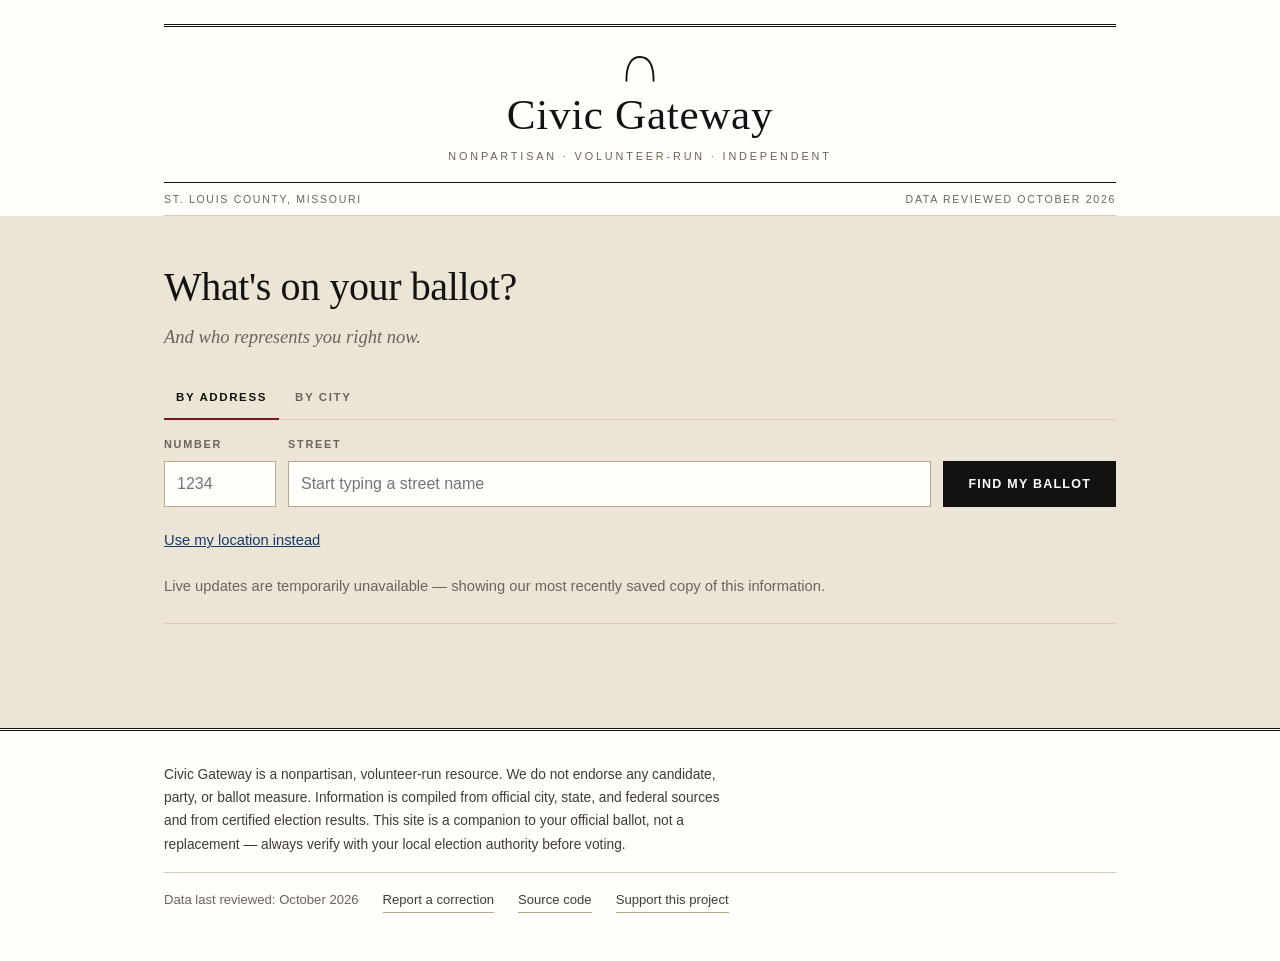
==== index.html @ 8225e2e7 "Give every race a page, with debates and impartial sources Race pages already existed but the ballot" ====
<!DOCTYPE html>
<html lang="en">
<head>
<meta charset="UTF-8">
<meta name="viewport" content="width=device-width, initial-scale=1.0">
<title>Civic Gateway — Find Your Elections &amp; Elected Officials</title>
<meta name="description" content="Civic Gateway is a nonpartisan, volunteer-run guide to what is on your ballot and who represents you. Serving St. Louis County, Missouri.">
<meta property="og:title" content="Civic Gateway — Elections &amp; Elected Officials">
<meta property="og:description" content="Find upcoming local elections and your current elected officials. Nonpartisan and volunteer-run.">
<meta property="og:type" content="website">
<meta property="og:url" content="https://civicgateway.org/">
<meta name="twitter:card" content="summary">
<link rel="icon" href="data:image/svg+xml,%3Csvg xmlns='http://www.w3.org/2000/svg' viewBox='0 0 40 40'%3E%3Crect width='40' height='40' rx='7' fill='%2316202f'/%3E%3Cpath d='M7 34C7 15 12.5 8 20 8s13 7 13 26' fill='none' stroke='%23fff' stroke-width='2.8' stroke-linecap='round'/%3E%3C/svg%3E">
<link rel="stylesheet" href="assets/styles.css?v=28">
</head>
<body>

<header class="site-header">
  <div class="inner">
    <div class="masthead">
      <a class="brand" href="https://civicgateway.org/" aria-label="Civic Gateway home">
        <svg class="brand-mark" width="34" height="34" viewBox="0 0 40 40" aria-hidden="true" fill="none">
          <path d="M4 35C4 15 10.5 7 20 7s16 8 16 28"
                stroke="currentColor" stroke-width="2.2" stroke-linecap="round"/>
        </svg>
        <span class="brand-name">Civic Gateway</span>
        <span class="brand-tag">Nonpartisan · Volunteer-run · Independent</span>
      </a>
    </div>
    <div class="dateline">
      <span>St. Louis County, Missouri</span>
      <span>Data reviewed <span id="reviewedTop">—</span></span>
    </div>
  </div>
</header>

<main>
  <div class="intro" id="intro">
    <h1>What's on your ballot?</h1>
    <p>And who represents you right now.</p>
  </div>

  <div class="card" id="pickerCard">
    <!-- Address leads, because it gives a ballot with nothing left to work out.
         Picking a city is the fallback for anyone who would rather not type an
         address, or whose street we don't have. -->
    <div class="picker-tabs" role="tablist" aria-label="How to find your ballot">
      <button type="button" role="tab" id="tabAddress" aria-controls="paneAddress"
              aria-selected="true" class="picker-tab is-active">By address</button>
      <button type="button" role="tab" id="tabCity" aria-controls="paneCity"
              aria-selected="false" class="picker-tab">By city</button>
    </div>

    <div class="picker-pane" id="paneAddress" role="tabpanel" aria-labelledby="tabAddress">
      <div class="addr-fields">
        <div class="field field-num">
          <label for="houseNo">Number</label>
          <input type="text" id="houseNo" inputmode="numeric" autocomplete="address-line1"
                 placeholder="1234">
        </div>
        <div class="field field-street">
          <label for="streetInput">Street</label>
          <input type="text" id="streetInput" autocomplete="off" spellcheck="false"
                 role="combobox" aria-expanded="false" aria-autocomplete="list"
                 aria-controls="streetList" placeholder="Start typing a street name">
          <ul class="street-list" id="streetList" role="listbox" hidden></ul>
        </div>
        <div class="field field-go">
          <button type="button" id="addrFind">Find my ballot</button>
        </div>
      </div>
      <div class="picker-alt">
        <button type="button" id="useLocation" class="linkish">Use my location instead</button>
      </div>
      <div class="picker-msg" id="pickerMsg" hidden></div>
    </div>

    <div class="picker-pane" id="paneCity" role="tabpanel" aria-labelledby="tabCity" hidden>
      <div class="picker-row" id="pickerRow">
        <!-- Hidden while only one state has data; returns on its own if a
             second state is ever added. The data model is unchanged. -->
        <div class="field" id="stateField">
          <label for="state">State</label>
          <select id="state" disabled><option value="">Loading…</option></select>
        </div>
        <div class="field">
          <label for="city">City</label>
          <select id="city" disabled><option value="">Loading…</option></select>
        </div>
      </div>
      <p class="picker-hint">A whole-city ballot shows every contest in that city,
        noting the ones that depend on your street address.</p>
    </div>

    <div id="status" class="status" hidden></div>
  </div>

  <div class="card results" id="results" aria-live="polite"></div>
</main>

<footer class="site-footer">
  <div class="inner">
    <p class="disclaimer">Civic Gateway is a nonpartisan, volunteer-run resource. We do not
    endorse any candidate, party, or ballot measure. Information is compiled from official
    city, state, and federal sources and from certified election results. This site is a
    companion to your official ballot, not a replacement — always verify with your local
    election authority before voting.</p>
    <div class="footer-meta">
      <span>Data last reviewed: <span id="reviewedFoot">—</span></span>
      <a href="https://github.com/ndg13b/CivicGateway/issues" target="_blank" rel="noopener">Report a correction</a>
      <a href="https://github.com/ndg13b/CivicGateway" target="_blank" rel="noopener">Source code</a>
      <a href="https://ko-fi.com/nicholasgray" target="_blank" rel="noopener">Support this project</a>
    </div>
  </div>
</footer>

<script>
  window.CIVIC_CONFIG = {
    supabaseUrl: "https://juloefnbmbyhzdzyijug.supabase.co",
    // Public read-only key: Row Level Security allows SELECT and nothing else.
    supabaseKey: "eyJhbGciOiJIUzI1NiIsInR5cCI6IkpXVCJ9.eyJpc3MiOiJzdXBhYmFzZSIsInJlZiI6Imp1bG9lZm5ibWJ5aHpkenlpanVnIiwicm9sZSI6ImFub24iLCJpYXQiOjE3ODM4NzkzNDUsImV4cCI6MjA5OTQ1NTM0NX0.bK_BP0ckOy_aJk-CPFHelEfkXTirCyowPIpEIVHXGso",
    fallbackDataUrl: "assets/fallback-data.json",
  };
</script>
<script type="module" src="assets/app.js?v=28"></script>

</body>
</html>
---- assets/styles.css ----
/* ============================================================
   Civic Gateway — stylesheet

   Three ideas carry the design:

   1. The masthead is a paper of record. A centred wordmark between
      double rules, over a dateline bar. Authority comes from
      typographic convention, not from imitating a government seal —
      this is an independent project and must never be mistaken for
      an election authority.

   2. The ballot is a sheet of paper. Warm stock, slightly brighter
      than the page around it, so it reads as a document you were
      handed. Everything outside that sheet is plainly not something
      you vote on.

   3. Separate with rules and space, not boxes. Contests and
      candidates are set as ruled rows, the way a printed ballot sets
      them, rather than cards nested inside cards.
   ============================================================ */

:root {
  --font-display: ui-serif, "Iowan Old Style", "Palatino Linotype", Palatino,
                  "Book Antiqua", Georgia, serif;
  --font-ui: -apple-system, BlinkMacSystemFont, "Segoe UI", Roboto,
             "Helvetica Neue", Arial, sans-serif;

  /* Ink — warm near-black through to a soft grey */
  --ink:    #141210;
  --ink-2:  #403b34;
  --ink-3:  #6b645a;
  --ink-4:  #8f8779;

  /* Surfaces — warm throughout; the sheet is brighter than the page */
  --page:    #ece5d6;
  --surface: #fffefb;
  --paper:   #fffefb;
  --paper-2: #f5efe0;

  /* Rules */
  --rule:        #d6cbb4;
  --rule-strong: #b3a68b;

  /* Accents. Oxblood is editorial — eyebrows, marks of note. Links get
     their own sober blue so they stay recognisable as links. */
  --accent:      #7a1420;
  --accent-soft: #f6ecec;
  --link:        #153a6b;

  --s1: 4px;  --s2: 8px;  --s3: 12px; --s4: 16px;
  --s5: 24px; --s6: 32px; --s7: 48px; --s8: 72px;

  --shell: 1000px;
  --measure: 66ch;
}

* { margin: 0; padding: 0; box-sizing: border-box; }

html { scroll-behavior: smooth; -webkit-text-size-adjust: 100%; }

body {
  font-family: var(--font-ui);
  font-size: 16px;
  line-height: 1.6;
  color: var(--ink);
  background: var(--page);
  min-height: 100vh;
  display: flex;
  flex-direction: column;
  -webkit-font-smoothing: antialiased;
  text-rendering: optimizeLegibility;
}

a { color: var(--link); }

/* Small caps labels — used sparingly, always with a rule or in a bar */
.eyebrow, .ballot-section-label, .part-eyebrow, .field label,
.section-title, .page-sec > h3, .ballot-end, .contest-sub, .dateline {
  font-family: var(--font-ui);
}

/* ---------- Masthead ---------- */

.site-header { background: var(--surface); }
.site-header .inner {
  max-width: var(--shell);
  margin: 0 auto;
  padding: var(--s5) var(--s5) 0;
}
.masthead {
  border-top: 3px double var(--ink);
  border-bottom: 1px solid var(--ink);
  padding: var(--s5) 0 var(--s4);
  text-align: center;
}
.brand { display: block; text-decoration: none; color: inherit; }
.brand-mark { display: block; margin: 0 auto var(--s2); color: var(--ink); }
.brand-name {
  display: block;
  font-family: var(--font-display);
  font-size: clamp(1.9rem, 1.3rem + 2.4vw, 2.7rem);
  font-weight: 400;
  letter-spacing: .015em;
  line-height: 1;
  color: var(--ink);
}
.brand-tag {
  display: block;
  margin-top: var(--s3);
  font-size: .68rem;
  font-weight: 500;
  letter-spacing: .26em;
  text-transform: uppercase;
  color: var(--ink-3);
}
.dateline {
  display: flex;
  justify-content: space-between;
  gap: var(--s3);
  flex-wrap: wrap;
  border-bottom: 1px solid var(--rule);
  padding: var(--s2) 0;
  font-size: .66rem;
  letter-spacing: .16em;
  text-transform: uppercase;
  color: var(--ink-3);
}

/* ---------- Layout ---------- */

main {
  flex: 1;
  width: 100%;
  max-width: var(--shell);
  margin: 0 auto;
  padding: var(--s7) var(--s5) var(--s8);
}

.intro { max-width: var(--measure); margin-bottom: var(--s5); }
.intro h1 {
  font-family: var(--font-display);
  font-size: clamp(1.9rem, 1.3rem + 2vw, 2.5rem);
  font-weight: 400;
  line-height: 1.14;
  letter-spacing: -0.01em;
  color: var(--ink);
  margin-bottom: var(--s3);
  text-wrap: balance;
}
.intro p {
  color: var(--ink-3);
  font-family: var(--font-display);
  font-size: 1.16rem;
  font-style: italic;
}

.card { margin-bottom: var(--s6); }
#pickerCard { border-bottom: 1px solid var(--rule); padding-bottom: var(--s5); }

/* ---------- Picker ---------- */

.picker-row {
  display: grid;
  grid-template-columns: minmax(0, 1fr) minmax(0, 1.3fr);
  gap: var(--s4);
  max-width: 620px;
}
/* Only one state has data: the state field is hidden and the city field
   takes the row on its own. */
.picker-row.single { grid-template-columns: minmax(0, 420px); }
.field[hidden] { display: none; }
.field label {
  display: block;
  font-size: .68rem;
  font-weight: 600;
  letter-spacing: .16em;
  text-transform: uppercase;
  color: var(--ink-3);
  margin-bottom: var(--s2);
}
select {
  width: 100%;
  padding: 11px 36px 11px 13px;
  font-size: 1rem;
  font-family: inherit;
  color: var(--ink);
  background-color: var(--surface);
  border: 1px solid var(--rule-strong);
  border-radius: 3px;
  appearance: none;
  background-image: url("data:image/svg+xml;charset=UTF-8,%3Csvg xmlns='http://www.w3.org/2000/svg' width='11' height='7' viewBox='0 0 11 7'%3E%3Cpath fill='none' stroke='%23837c72' stroke-width='1.6' stroke-linecap='round' stroke-linejoin='round' d='M1 1l4.5 4.5L10 1'/%3E%3C/svg%3E");
  background-repeat: no-repeat;
  background-position: right 13px center;
  cursor: pointer;
  transition: border-color .15s;
}
select:hover { border-color: var(--ink-4); }
select:focus-visible { outline: 2px solid var(--link); outline-offset: 1px; border-color: var(--link); }
select:disabled { background-color: #efeade; color: var(--ink-4); cursor: not-allowed; }

.picker-hint { margin-top: var(--s3); font-size: .88rem; color: var(--ink-3); max-width: 58ch; }

/* ---------- Status ---------- */

.status { display: flex; align-items: center; gap: var(--s2); color: var(--ink-3); font-size: .92rem; margin-top: var(--s3); }
.status[hidden] { display: none; }
.spinner {
  width: 15px; height: 15px; flex: none;
  border: 2px solid var(--rule); border-top-color: var(--accent);
  border-radius: 50%; animation: spin .7s linear infinite;
}
@keyframes spin { to { transform: rotate(360deg); } }

.error-box {
  background: var(--accent-soft);
  border-left: 2px solid var(--accent);
  padding: var(--s4); color: #6d1620; font-size: .95rem;
}
.error-box button {
  margin-top: var(--s3);
  background: var(--accent); color: #fff; border: none;
  padding: 8px 18px; border-radius: 3px;
  font-family: inherit; font-size: .9rem; font-weight: 600; cursor: pointer;
}

/* ---------- Results ---------- */

.results { display: none; }
.results.active { display: block; }

.jurisdiction-header { display: flex; align-items: baseline; gap: var(--s3); flex-wrap: wrap; }
.jurisdiction-header h2 {
  font-family: var(--font-display);
  font-size: 1.7rem; font-weight: 400; letter-spacing: -0.005em;
  color: var(--ink);
}
.jurisdiction-header .county { color: var(--ink-3); font-size: .92rem; }

.city-links { display: flex; gap: var(--s2); flex-wrap: wrap; margin-top: var(--s3); }
.link {
  display: inline-flex; align-items: center;
  font-size: .83rem; color: var(--ink-2); text-decoration: none;
  padding: 5px 11px;
  border: 1px solid var(--rule-strong); border-radius: 3px;
  background: var(--surface);
  transition: border-color .15s, color .15s;
}
.link:hover, .link:focus-visible { color: var(--link); border-color: var(--link); }

.notice {
  background: var(--paper-2);
  border-left: 2px solid var(--rule-strong);
  padding: var(--s4);
  margin: var(--s4) 0;
  font-size: .93rem; color: var(--ink-2); line-height: 1.6;
}
.notice strong { color: var(--ink); font-weight: 600; }

/* ============================================================
   The ballot sheet
   ============================================================ */

.ballot-panel {
  background: var(--paper);
  border: 1px solid var(--rule);
  box-shadow: 0 1px 2px rgba(26, 24, 21, .05), 0 12px 28px -18px rgba(26, 24, 21, .35);
  padding: var(--s6) var(--s6) var(--s5);
  margin: var(--s5) 0 0;
}

.ballot-head {
  padding-bottom: var(--s4);
  border-bottom: 3px double var(--ink);
  margin-bottom: var(--s4);
}
.ballot-head .kicker {
  font-size: .66rem; font-weight: 700; letter-spacing: .24em; text-transform: uppercase;
  color: var(--accent);
}
.ballot-head h3 {
  font-family: var(--font-display);
  font-size: 1.7rem; font-weight: 400; letter-spacing: -0.005em;
  color: var(--ink); margin: var(--s2) 0 2px;
}
.ballot-head .when { color: var(--ink-2); font-size: .98rem; }

.ballot-summary {
  display: flex; align-items: baseline; gap: var(--s3) var(--s4); flex-wrap: wrap;
  margin-bottom: var(--s4);
}
.ballot-count { font-size: .8rem; font-weight: 600; color: var(--ink-2); }
.ballot-jumps { display: flex; gap: var(--s3); flex-wrap: wrap; margin-left: auto; }
.ballot-jumps a {
  font-size: .8rem; color: var(--link); text-decoration: none;
  border-bottom: 1px solid transparent; padding-bottom: 1px;
}
.ballot-jumps a:hover, .ballot-jumps a:focus-visible { border-bottom-color: var(--link); }

.accuracy-note {
  font-size: .86rem; color: var(--ink-2); line-height: 1.6;
  padding-left: var(--s3);
  border-left: 2px solid var(--rule);
  margin-bottom: var(--s5);
}
.accuracy-note strong { color: var(--ink); font-weight: 600; }
.note-status { display: block; margin-top: var(--s2); color: var(--ink-3); font-size: .82rem; }

.ballot-section { display: flex; align-items: center; gap: var(--s3); margin: var(--s6) 0 var(--s3); }
.ballot-section:first-of-type { margin-top: var(--s5); }
.ballot-section::after { content: ""; flex: 1; height: 1px; background: var(--rule); }
.ballot-section-label {
  font-size: .66rem; font-weight: 700; letter-spacing: .24em; text-transform: uppercase;
  color: var(--ink-3);
}

.contest-grid { display: grid; gap: var(--s4); align-items: start; }
@media (min-width: 900px) {
  .contest-grid { grid-template-columns: 1fr 1fr; }
  .contest-grid > .contest.wide { grid-column: 1 / -1; }
}

/* Each contest is enclosed, its title on a tinted strip, so one item on the
   ballot is unmistakably one block. */
.contest, .measure {
  margin: 0;
  background: var(--surface);
  border: 1px solid var(--rule-strong);
}
.contest-head, .measure > h4 {
  display: flex; align-items: center; gap: var(--s3); flex-wrap: wrap;
  background: var(--paper-2);
  border-bottom: 1px solid var(--rule-strong);
  padding: 10px var(--s4);
}
.contest-head h4, .measure > h4 {
  font-family: var(--font-display);
  font-size: 1.08rem; font-weight: 700; letter-spacing: -0.005em;
  color: var(--ink);
  display: flex; align-items: center;
}
.contest-actions { margin-left: auto; }
.contest-sub {
  font-size: .68rem; font-weight: 600; letter-spacing: .12em; text-transform: uppercase;
  color: var(--ink-3);
  padding: 0 var(--s4);
  margin: var(--s3) 0 var(--s2);
}
.race-description { color: var(--ink-2); font-size: .9rem; padding: 0 var(--s4); margin-bottom: var(--s3); }

/* Our own numbering, for scanning and reference — deliberately quiet so it
   is not mistaken for an official ballot item number. */
.item-no {
  display: inline-flex; align-items: center; justify-content: center;
  flex: none;
  width: 22px; height: 22px;
  border: 1.5px solid var(--ink);
  font-family: var(--font-ui); font-size: .7rem; font-weight: 700;
  margin-right: 10px;
}

.chip-btn {
  display: inline-block;
  font-size: .78rem; color: var(--link); text-decoration: none;
  border-bottom: 1px solid var(--rule-strong); padding-bottom: 1px;
  background: none; border-top: 0; border-left: 0; border-right: 0;
  font-family: inherit; cursor: pointer;
}
.chip-btn:hover, .chip-btn:focus-visible { border-bottom-color: var(--link); }

/* Candidates: ruled rows with dotted leaders, as a printed ballot sets them */
.people-grid { display: grid; grid-template-columns: repeat(auto-fill, minmax(280px, 1fr)); gap: var(--s3); }
.people-grid.tight { grid-template-columns: 1fr; gap: 0; padding: 0 var(--s4) var(--s2); }

.person-card {
  display: flex; align-items: center; gap: var(--s3);
  text-decoration: none; color: inherit;
  background: var(--surface);
  border: 1px solid var(--rule);
  border-radius: 3px;
  padding: var(--s3) var(--s4);
  transition: border-color .15s, background .15s;
}
.person-card:hover, .person-card:focus-visible { border-color: var(--link); }
.person-card:focus-visible { outline: 2px solid var(--link); outline-offset: 1px; }

.person-card.compact {
  background: none; border: 0;
  border-bottom: 1px dotted var(--rule-strong);
  border-radius: 0;
  padding: 10px var(--s2);
  align-items: baseline;
}
.person-card.compact:hover, .person-card.compact:focus-visible { background: var(--paper-2); }
.person-card.compact .person-name { display: inline; font-family: var(--font-display); font-weight: 700; }
.person-card.compact .person-office { display: inline; margin-left: var(--s2); font-size: .84rem; }
.person-card.compact .person-more { font-size: .9rem; color: var(--ink-4); }
.person-card.compact:hover .person-more { color: var(--link); }
.person-card.compact .person-info { line-height: 1.4; }

.avatar {
  flex: none; width: 38px; height: 38px; border-radius: 50%;
  background: var(--ink); color: var(--surface);
  font-size: .8rem; font-weight: 600; letter-spacing: .03em;
  display: flex; align-items: center; justify-content: center;
}
.person-card.featured { grid-column: 1 / -1; }
.person-card.featured .avatar { background: var(--accent); }

.person-info { min-width: 0; flex: 1; }
.person-name { display: block; font-weight: 600; color: var(--ink); }
.person-office { display: block; color: var(--ink-3); font-size: .85rem; }
.person-more { margin-left: auto; padding-left: var(--s2); flex: none; color: var(--ink-4); font-size: .8rem; }

.chip-inc {
  display: inline-block;
  font-size: .58rem; font-weight: 700; letter-spacing: .14em; text-transform: uppercase;
  color: var(--accent);
  margin-left: var(--s2);
  vertical-align: 1px;
}
.on-ballot-flag { display: inline-block; margin-top: var(--s1); font-size: .72rem; color: var(--link); }

.varies {
  background: var(--paper-2);
  border-left: 3px solid var(--accent);
  padding: var(--s3) var(--s4);
  font-size: .86rem; color: var(--ink-2); line-height: 1.6;
  margin: 0 var(--s4) var(--s3);
}
.varies strong { color: var(--ink); font-weight: 600; }

.district-option { margin: 0 var(--s4) var(--s4); }
.district-option .doh {
  font-size: .72rem; font-weight: 700; letter-spacing: .12em; text-transform: uppercase;
  color: var(--ink-3); padding-bottom: var(--s1);
}

.official-text {
  font-family: var(--font-display);
  font-size: 1rem; line-height: 1.65; color: var(--ink);
  border-left: 2px solid var(--rule-strong);
  padding: var(--s2) 0 var(--s2) var(--s4);
  margin: var(--s3) var(--s4);
}
.measure .yn { display: flex; gap: var(--s2); margin: var(--s3) var(--s4); }
.measure > .chip-btn { margin: 0 var(--s4) var(--s4); }
.measure .yn span {
  font-size: .72rem; font-weight: 700; letter-spacing: .14em;
  color: var(--ink-3);
  border: 1px solid var(--rule-strong);
  padding: 4px 18px; border-radius: 2px;
}

.nothing { color: var(--ink-3); font-size: .88rem; font-style: italic; padding: var(--s3) var(--s4); }

.ballot-end {
  margin-top: var(--s6);
  padding-top: var(--s3);
  border-top: 3px double var(--ink);
  text-align: center;
  font-size: .66rem; font-weight: 700; letter-spacing: .24em; text-transform: uppercase;
  color: var(--ink-3);
}

/* ---------- Everything that is not the ballot ---------- */

/* ---------- The picker: tabs, address fields, street combobox ---------- */

.picker-tabs {
  display: flex; gap: var(--s1);
  border-bottom: 1px solid var(--rule);
  margin-bottom: var(--s4);
}
.picker-tab {
  font-family: var(--font-ui);
  font-size: .72rem; font-weight: 700; letter-spacing: .14em; text-transform: uppercase;
  color: var(--ink-3); background: none;
  border: none; border-bottom: 2px solid transparent;
  padding: var(--s2) var(--s3); margin-bottom: -1px;
  min-height: 44px; cursor: pointer;
}
.picker-tab:hover { color: var(--ink); }
.picker-tab.is-active { color: var(--ink); border-bottom-color: var(--accent); }
.picker-tab:focus-visible { outline: 2px solid var(--link); outline-offset: 2px; }

.addr-fields { display: flex; flex-wrap: wrap; gap: var(--s3); align-items: flex-end; }
.field-num { flex: 0 0 7rem; }
.field-street { flex: 1 1 18rem; min-width: 0; position: relative; }
.field-go { flex: 0 0 auto; }

.addr-fields input {
  width: 100%; min-height: 46px;
  padding: 0 var(--s3);
  font: inherit; font-size: 1rem; color: var(--ink);
  background: var(--surface);
  border: 1px solid var(--rule-strong);
}
.addr-fields input:focus-visible { outline: 2px solid var(--link); outline-offset: -1px; }
#addrFind {
  min-height: 46px; padding: 0 var(--s5);
  font-family: var(--font-ui); font-size: .78rem; font-weight: 700;
  letter-spacing: .1em; text-transform: uppercase;
  color: var(--surface); background: var(--ink);
  border: 1px solid var(--ink); cursor: pointer; white-space: nowrap;
}
#addrFind:hover { background: var(--accent); border-color: var(--accent); color: #fff; }

/* The list overlays what follows, so the card doesn't jump as you type. */
.street-list {
  position: absolute; z-index: 20; left: 0; right: 0; top: 100%;
  margin-top: 2px; list-style: none;
  background: var(--surface);
  border: 1px solid var(--rule-strong);
  box-shadow: 0 6px 18px rgba(20, 18, 16, .12);
  max-height: 17rem; overflow-y: auto;
}
.street-list li {
  display: flex; align-items: baseline; gap: var(--s3);
  padding: var(--s2) var(--s3); min-height: 44px;
  border-bottom: 1px solid var(--rule); cursor: pointer;
}
.street-list li:last-child { border-bottom: none; }
.street-list li.is-active, .street-list li:hover { background: var(--paper-2); }
.street-name { color: var(--ink); font-size: .98rem; }
.street-city {
  margin-left: auto;
  font-family: var(--font-ui); font-size: .72rem; letter-spacing: .08em;
  text-transform: uppercase; color: var(--ink-4); white-space: nowrap;
}

.picker-alt { margin-top: var(--s3); }
.linkish {
  font: inherit; font-size: .92rem; color: var(--link);
  background: none; border: none; padding: var(--s2) 0;
  min-height: 44px; text-decoration: underline; cursor: pointer;
}
.picker-msg { margin-top: var(--s3); font-size: .92rem; color: var(--ink-3); }
.picker-msg.warn { color: var(--accent); }

@media (max-width: 560px) {
  .field-num, .field-street, .field-go { flex: 1 1 100%; }
  #addrFind { width: 100%; }
}

/* ---------- Address narrowing ----------
   Sits inside the ballot sheet, because narrowing the ballot is ballot
   business. Quiet until used, then it states plainly what was hidden. */

.addr-tool {
  margin: var(--s4) 0 0;
  padding: var(--s4);
  background: var(--paper-2);
  border: 1px solid var(--rule);
}
.addr-prompt {
  color: var(--ink-3); font-size: .88rem; line-height: 1.5;
  max-width: var(--measure);
}
.addr-prompt strong { color: var(--ink); font-weight: 600; }
.addr-row { display: flex; flex-wrap: wrap; gap: var(--s2); margin-top: var(--s3); }
.addr-row button {
  min-height: 44px; padding: 0 var(--s4);
  font-family: var(--font-ui); font-size: .78rem; font-weight: 700;
  letter-spacing: .1em; text-transform: uppercase;
  color: var(--surface); background: var(--ink);
  border: 1px solid var(--ink); cursor: pointer;
}
.addr-row button.secondary { color: var(--ink); background: var(--surface); border-color: var(--rule-strong); }
.addr-row button:hover { background: var(--accent); border-color: var(--accent); color: #fff; }

.addr-msg { margin-top: var(--s3); font-size: .9rem; color: var(--ink-3); }
.addr-msg.warn { color: var(--accent); }

.addr-tool.resolved {
  display: flex; align-items: baseline; gap: var(--s3); flex-wrap: wrap;
  border-left: 3px solid var(--accent);
}
.addr-resolved { flex: 1 1 20rem; }
.addr-resolved strong { display: block; color: var(--ink); font-weight: 600; font-size: .96rem; }
.addr-districts {
  display: block; margin-top: var(--s1);
  color: var(--ink-3); font-size: .86rem;
}
.addr-clear {
  min-height: 44px; padding: 0 var(--s3);
  font-family: var(--font-ui); font-size: .78rem;
  color: var(--link); background: none; border: none;
  text-decoration: underline; cursor: pointer;
}

/* ---------- Judicial retention ----------
   Set as a list, not as cards: the questions are identical except for the
   name, so the repetition is the content. Cards would triple the height of
   the ballot to say the same thing nineteen times. */

.retention {
  background: var(--surface);
  border: 1px solid var(--rule-strong);
  padding: var(--s4) var(--s5) var(--s5);
}
.retention-lead {
  color: var(--ink-2); font-size: .94rem; max-width: var(--measure);
  padding-bottom: var(--s3); border-bottom: 1px solid var(--rule);
}
.retention-lead strong { color: var(--ink); font-weight: 600; }
.retention-court {
  font-family: var(--font-ui);
  font-size: .68rem; font-weight: 700; letter-spacing: .16em; text-transform: uppercase;
  color: var(--ink-3);
  margin: var(--s5) 0 var(--s2);
}
.retention-list { list-style: none; }
.retention-item {
  display: flex; align-items: center; gap: var(--s3);
  padding: var(--s2) 0;
  border-bottom: 1px solid var(--rule);
  min-height: 44px;
}
.retention-name {
  font-family: var(--font-display);
  font-size: 1.04rem; color: var(--ink); text-decoration: none;
  border-bottom: 1px solid var(--rule-strong);
}
.retention-name:hover { color: var(--link); border-bottom-color: var(--link); }
.retention-yn {
  margin-left: auto;
  font-family: var(--font-ui);
  font-size: .68rem; font-weight: 700; letter-spacing: .14em; text-transform: uppercase;
  color: var(--ink-4); white-space: nowrap;
}

@media (max-width: 560px) {
  .retention { padding: var(--s4); }
}

/* ---------- Voting deadlines ----------
   The banner is the one place on the page allowed to be loud. It appears only
   inside three weeks of a deadline, so it stays rare enough to mean something. */

.deadline-banner {
  display: flex; align-items: baseline; gap: var(--s3); flex-wrap: wrap;
  margin: var(--s5) 0 0;
  padding: var(--s3) var(--s4);
  background: var(--accent-soft);
  border: 1px solid var(--rule-strong);
  border-left: 3px solid var(--accent);
}
.deadline-when {
  font-family: var(--font-ui);
  font-size: .68rem; font-weight: 700; letter-spacing: .16em; text-transform: uppercase;
  color: var(--accent); white-space: nowrap;
}
.deadline-what { color: var(--ink-2); font-size: .95rem; }
.deadline-what strong { color: var(--ink); font-weight: 600; }
.deadline-link { margin-left: auto; font-size: .9rem; white-space: nowrap; }

.vote-panel { margin-top: var(--s6); }

.vote-dates { list-style: none; border-top: 1px solid var(--rule); }
.vote-date {
  display: grid;
  grid-template-columns: 8.5rem 1fr auto;
  gap: var(--s3);
  align-items: baseline;
  padding: var(--s3) 0;
  border-bottom: 1px solid var(--rule);
  min-height: 44px;
}
.vote-date-day {
  font-family: var(--font-ui);
  font-size: .82rem; font-weight: 600; letter-spacing: .02em;
  color: var(--ink-3); white-space: nowrap;
}
.vote-date-body strong { display: block; color: var(--ink); font-weight: 600; font-size: .98rem; }
.vote-date-detail { display: block; color: var(--ink-3); font-size: .88rem; }
.vote-date-status {
  font-family: var(--font-ui);
  font-size: .68rem; font-weight: 700; letter-spacing: .12em; text-transform: uppercase;
  color: var(--ink-4); white-space: nowrap;
}
/* The next deadline is the only one anyone can still act on. */
.vote-date.next { background: var(--paper-2); }
.vote-date.next .vote-date-status { color: var(--accent); }
/* Passed dates stay visible but plainly spent — removing them would let
   someone assume they still have time. */
.vote-date.passed .vote-date-day,
.vote-date.passed .vote-date-body strong { color: var(--ink-4); }
.vote-date.passed .vote-date-detail { display: none; }
/* An open window is something a voter can go and do today. */
.vote-date.open .vote-date-status { color: var(--accent); }

.vote-id {
  margin-top: var(--s4);
  color: var(--ink-2); font-size: .92rem; max-width: var(--measure);
}
.vote-links {
  display: flex; flex-wrap: wrap; gap: var(--s4);
  margin-top: var(--s3); font-size: .92rem;
}

@media (max-width: 560px) {
  .vote-date { grid-template-columns: 1fr auto; }
  .vote-date-day { grid-column: 1 / -1; }
  .deadline-link { margin-left: 0; }
}

.part-break { margin: var(--s8) 0 var(--s5); }
.part-eyebrow {
  display: block;
  font-size: .66rem; font-weight: 700; letter-spacing: .24em; text-transform: uppercase;
  color: var(--accent);
  margin-bottom: var(--s2);
}
.part-break h3 {
  font-family: var(--font-display);
  font-size: 1.6rem; font-weight: 400; letter-spacing: -0.005em;
  color: var(--ink); margin-bottom: var(--s2);
}
.part-break p { color: var(--ink-2); font-size: .96rem; max-width: 62ch; }
.part-break strong { color: var(--ink); font-weight: 600; }

.section-title {
  font-size: .68rem; font-weight: 700; letter-spacing: .2em; text-transform: uppercase;
  color: var(--ink-3);
  margin: var(--s6) 0 var(--s3);
  padding-bottom: var(--s2);
  border-bottom: 1px solid var(--rule);
}

.district-group { margin-bottom: var(--s5); }
.district-level { font-size: .88rem; font-weight: 600; color: var(--ink-2); margin: var(--s4) 0 var(--s3); }
.district-note { color: var(--ink-3); font-size: .85rem; margin: var(--s3) 0 0; line-height: 1.6; }

/* ---------- Detail pages ---------- */

.detail-sheet {
  background: var(--surface);
  border: 1px solid var(--rule);
  box-shadow: 0 1px 2px rgba(26, 24, 21, .04), 0 12px 28px -20px rgba(26, 24, 21, .3);
  padding: var(--s7) var(--s7) var(--s6);
  max-width: 760px;
  margin: 0 auto;
}
.detail-sheet > *:last-child { margin-bottom: 0; }

/* ---------- Candidate page: body and sidebar ---------- */

.detail-cols { display: grid; grid-template-columns: minmax(0, 1fr); gap: var(--s6); }
@media (min-width: 880px) {
  /* The sheet widens to carry a sidebar rather than squeezing the body. */
  .detail-sheet { max-width: 1000px; }
  .detail-cols { grid-template-columns: minmax(0, 1fr) 15rem; gap: var(--s7); }
  .detail-aside { border-left: 1px solid var(--rule); padding-left: var(--s5); }
}
.detail-main > *:last-child { margin-bottom: 0; }

.aside-sec { margin-bottom: var(--s6); }
.aside-sec > h3 {
  font-size: .66rem; font-weight: 700; letter-spacing: .2em; text-transform: uppercase;
  color: var(--ink-3);
  padding-bottom: var(--s2); margin-bottom: var(--s3);
  border-bottom: 1px solid var(--rule);
}

.opp-list { display: flex; flex-direction: column; }
.opp {
  display: flex; align-items: center; gap: var(--s3);
  padding: var(--s3) 0; min-height: 44px;
  border-bottom: 1px solid var(--rule);
  text-decoration: none; color: inherit;
}
.opp:last-child { border-bottom: none; }
.opp:hover .opp-name { color: var(--link); }
.opp-av {
  flex: none; width: 34px; height: 34px; border-radius: 50%;
  display: grid; place-items: center;
  background: var(--paper-2); border: 1px solid var(--rule);
  font-family: var(--font-ui); font-size: .7rem; font-weight: 700; color: var(--ink-3);
}
.opp-name {
  display: block; font-family: var(--font-display);
  font-size: 1rem; color: var(--ink);
}
.opp-party { display: block; font-size: .8rem; color: var(--ink-3); }
.opp-all { display: inline-block; margin-top: var(--s3); font-size: .86rem; }

/* ---------- Information slots ---------- */

.slots { margin-bottom: var(--s6); }
.slot { padding: var(--s4) 0; border-bottom: 1px solid var(--rule); }
.slot:first-child { padding-top: 0; }
.slot-label {
  font-family: var(--font-ui);
  font-size: .66rem; font-weight: 700; letter-spacing: .18em; text-transform: uppercase;
  color: var(--ink-3); margin-bottom: var(--s2);
}
.slot-body { color: var(--ink-2); font-size: .96rem; }
.slot-body p { margin-bottom: var(--s2); }
/* An empty slot is stated, not hidden: a gap in our research reads very
   differently from an absence of anything to say. */
.slot-body.is-empty { color: var(--ink-4); font-style: italic; }
.slot-body.is-empty a { font-style: normal; }
.slot-src {
  display: block; margin-top: var(--s1);
  font-family: var(--font-ui); font-size: .72rem; color: var(--ink-4);
}

/* ---------- Contact: one real link, then small marks ---------- */

.site-link {
  display: inline-flex; flex-direction: column; gap: 2px;
  padding: var(--s3) var(--s4);
  min-height: 48px; justify-content: center;
  background: var(--surface);
  border: 1px solid var(--rule-strong);
  border-left: 3px solid var(--accent);
  text-decoration: none; max-width: 100%;
}
.site-link:hover { border-color: var(--accent); background: var(--accent-soft); }
.site-link-label {
  font-family: var(--font-ui);
  font-size: .68rem; font-weight: 700; letter-spacing: .14em; text-transform: uppercase;
  color: var(--ink-3);
}
.site-link-host {
  font-family: var(--font-display); font-size: 1.04rem; color: var(--link);
  overflow-wrap: anywhere;
}
.site-link:hover .site-link-host { text-decoration: underline; }

/* Small and uniform on purpose: a campaign with six accounts and one with two
   should read as comparable, not as one being better documented. */
.socials { display: flex; flex-wrap: wrap; gap: var(--s2); margin-top: var(--s3); }
.social {
  display: grid; place-items: center;
  width: 34px; height: 34px;
  border: 1px solid var(--rule); border-radius: 50%;
  color: var(--ink-3); background: var(--surface);
}
.social svg { width: 16px; height: 16px; fill: currentColor; }
.social:hover { color: var(--surface); background: var(--ink); border-color: var(--ink); }
.social:focus-visible { outline: 2px solid var(--link); outline-offset: 2px; }

.slot-body .links { margin-top: var(--s3); }

.coverage-note {
  margin-top: var(--s5); padding: var(--s3) var(--s4);
  background: var(--paper-2); border-left: 2px solid var(--rule-strong);
  font-size: .86rem; color: var(--ink-3); max-width: var(--measure);
}
.detail-sheet .page-sec { max-width: none; }
.detail-sheet .neutrality { max-width: none; }
.measure-sheet .official-text {
  font-size: 1.08rem;
  border-left-width: 3px;
  border-left-color: var(--accent);
  padding: var(--s3) 0 var(--s3) var(--s5);
}

.backlink {
  display: block; width: 100%; max-width: 760px;
  margin: 0 auto var(--s4);
  color: var(--ink-2); text-decoration: none; font-size: .86rem;
}
.backlink:hover { color: var(--link); }

.person-hero {
  display: flex; gap: var(--s5); align-items: flex-start;
  padding-bottom: var(--s5);
  border-bottom: 3px double var(--ink);
  margin-bottom: var(--s6);
}
.hero-av {
  flex: none; width: 60px; height: 60px; border-radius: 50%;
  background: var(--ink); color: var(--surface);
  font-size: 1.15rem; font-weight: 600;
  display: flex; align-items: center; justify-content: center;
}
.person-hero h1, .page-head h1 {
  font-family: var(--font-display);
  font-size: clamp(1.7rem, 1.2rem + 1.6vw, 2.2rem);
  font-weight: 400; line-height: 1.14; letter-spacing: -0.01em;
  color: var(--ink);
}
.person-hero .seeking { color: var(--ink-2); font-size: 1.02rem; margin-top: var(--s2); }
.hero-meta { color: var(--ink-3); font-size: .89rem; margin-top: var(--s1); }
.page-head { padding-bottom: var(--s4); border-bottom: 3px double var(--ink); margin-bottom: var(--s6); }

.page-sec { margin-bottom: var(--s6); max-width: var(--measure); }
.page-sec > h3 {
  font-size: .68rem; font-weight: 700; letter-spacing: .2em; text-transform: uppercase;
  color: var(--ink-3);
  padding-bottom: var(--s2);
  border-bottom: 1px solid var(--rule);
  margin-bottom: var(--s4);
}
.page-sec p { color: var(--ink-2); line-height: 1.72; margin-bottom: var(--s3); }
.page-sec p:last-child { margin-bottom: 0; }
.links { display: flex; gap: var(--s2); flex-wrap: wrap; }
.page-sec .links .link { background: var(--page); border-color: var(--rule); }
.page-sec .links .link:hover { background: var(--surface); border-color: var(--link); }

.res {
  display: flex; gap: var(--s3); align-items: flex-start;
  padding: var(--s3) 0;
  border-bottom: 1px dotted var(--rule-strong);
  text-decoration: none;
}
.res:hover .res-title, .res:focus-visible .res-title { color: var(--link); }
.res-ico { flex: none; width: 24px; height: 24px; display: flex; align-items: center; justify-content: center; font-size: .82rem; color: var(--ink-3); }
.res-body { min-width: 0; }
.res-title { display: block; font-family: var(--font-display); font-weight: 700; color: var(--ink); }
.res-meta { display: block; color: var(--ink-3); font-size: .85rem; margin-top: 1px; }
.res-shared { display: inline-block; font-size: .76rem; color: var(--ink-3); margin-top: var(--s1); font-style: italic; }
.res-note { display: block; color: var(--ink-2); font-size: .85rem; margin-top: var(--s1); }
.empty-note { color: var(--ink-3); font-size: .92rem; font-style: italic; }

/* Contest titles on the ballot are links to the race page; they should still
   read as ballot headings, not as blue body links. */
.contest-link { color: inherit; text-decoration: none; }
.contest-link:hover, .contest-link:focus-visible { text-decoration: underline; text-underline-offset: 3px; }
.district-option .doh .chip-btn { margin-left: var(--s3); text-transform: none; letter-spacing: 0; font-weight: 400; }

.also { display: flex; gap: var(--s3); flex-wrap: wrap; }
.also a {
  border: 1px solid var(--rule); border-radius: 3px;
  padding: var(--s3) var(--s4); text-decoration: none;
  color: var(--ink); font-family: var(--font-display); font-weight: 700; font-size: .92rem;
  background: var(--page);
}
.also a:hover { border-color: var(--link); color: var(--link); }
.also a small { display: block; font-family: var(--font-ui); color: var(--ink-3); font-weight: 400; font-size: .78rem; margin-top: 2px; }

.neutrality {
  font-size: .86rem; color: var(--ink-3); line-height: 1.65;
  border-top: 1px solid var(--rule);
  padding-top: var(--s4);
  max-width: var(--measure);
}

/* ---------- Footer ---------- */

.site-footer {
  background: var(--surface);
  border-top: 3px double var(--ink);
  color: var(--ink-2);
  font-size: .86rem; line-height: 1.7;
  margin-top: auto;
}
.site-footer .inner { max-width: var(--shell); margin: 0 auto; padding: var(--s6) var(--s5) var(--s7); }
.site-footer .disclaimer { max-width: 74ch; color: var(--ink-2); }
.site-footer a { color: var(--ink-2); text-decoration: none; border-bottom: 1px solid var(--rule-strong); }
.site-footer a:hover { color: var(--link); border-bottom-color: var(--link); }
.footer-meta {
  color: var(--ink-3);
  display: flex; gap: var(--s2) var(--s5); flex-wrap: wrap;
  margin-top: var(--s4); padding-top: var(--s4);
  border-top: 1px solid var(--rule);
  font-size: .82rem;
}

/* ---------- Responsive ---------- */

@media (max-width: 720px) {
  main { padding: var(--s5) var(--s4) var(--s7); }
  .site-header .inner { padding: var(--s3) var(--s4) 0; }
  .masthead { padding: var(--s4) 0 var(--s3); }
  .brand-tag { letter-spacing: .18em; font-size: .62rem; }
  .dateline { font-size: .6rem; letter-spacing: .1em; }
  .site-footer .inner { padding: var(--s5) var(--s4) var(--s6); }
  .picker-row { grid-template-columns: 1fr; }
  .ballot-panel, .detail-sheet {
    padding: var(--s4) var(--s4) var(--s3);
    margin-left: calc(var(--s4) * -1); margin-right: calc(var(--s4) * -1);
    border-left: 0; border-right: 0;
  }
  .detail-sheet { padding: var(--s5) var(--s4); }
  .backlink { max-width: none; }
  .ballot-jumps { margin-left: 0; }
  .person-card.compact { min-height: 44px; padding: 12px var(--s2); }
  .person-hero { gap: var(--s4); }
  .hero-av { width: 50px; height: 50px; font-size: 1rem; }
}

@media (prefers-reduced-motion: reduce) {
  html { scroll-behavior: auto; }
  .spinner { animation-duration: 1.5s; }
  * { transition: none !important; }
}
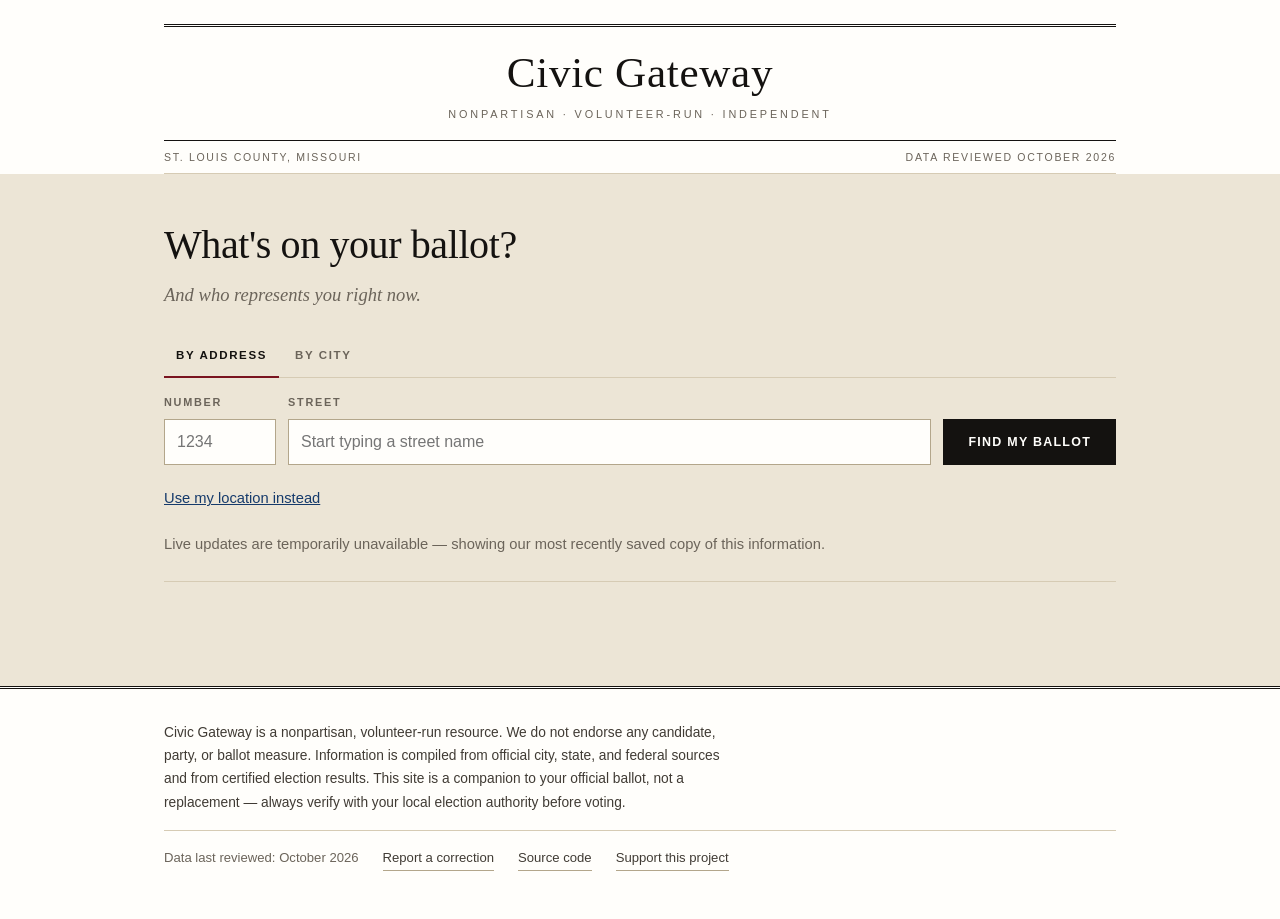
==== commit a22fc13e: "Remove the arch icon above the masthead name The header now reads as the name and tagline alone. The" ====
--- a/index.html
+++ b/index.html
@@ -11,7 +11,7 @@
 <meta property="og:url" content="https://civicgateway.org/">
 <meta name="twitter:card" content="summary">
 <link rel="icon" href="data:image/svg+xml,%3Csvg xmlns='http://www.w3.org/2000/svg' viewBox='0 0 40 40'%3E%3Crect width='40' height='40' rx='7' fill='%2316202f'/%3E%3Cpath d='M7 34C7 15 12.5 8 20 8s13 7 13 26' fill='none' stroke='%23fff' stroke-width='2.8' stroke-linecap='round'/%3E%3C/svg%3E">
-<link rel="stylesheet" href="assets/styles.css?v=28">
+<link rel="stylesheet" href="assets/styles.css?v=29">
 </head>
 <body>
 
@@ -19,10 +19,6 @@
   <div class="inner">
     <div class="masthead">
       <a class="brand" href="https://civicgateway.org/" aria-label="Civic Gateway home">
-        <svg class="brand-mark" width="34" height="34" viewBox="0 0 40 40" aria-hidden="true" fill="none">
-          <path d="M4 35C4 15 10.5 7 20 7s16 8 16 28"
-                stroke="currentColor" stroke-width="2.2" stroke-linecap="round"/>
-        </svg>
         <span class="brand-name">Civic Gateway</span>
         <span class="brand-tag">Nonpartisan · Volunteer-run · Independent</span>
       </a>
@@ -122,7 +118,7 @@
     fallbackDataUrl: "assets/fallback-data.json",
   };
 </script>
-<script type="module" src="assets/app.js?v=28"></script>
+<script type="module" src="assets/app.js?v=29"></script>
 
 </body>
 </html>
--- a/assets/styles.css
+++ b/assets/styles.css
@@ -94,7 +94,6 @@
   text-align: center;
 }
 .brand { display: block; text-decoration: none; color: inherit; }
-.brand-mark { display: block; margin: 0 auto var(--s2); color: var(--ink); }
 .brand-name {
   display: block;
   font-family: var(--font-display);
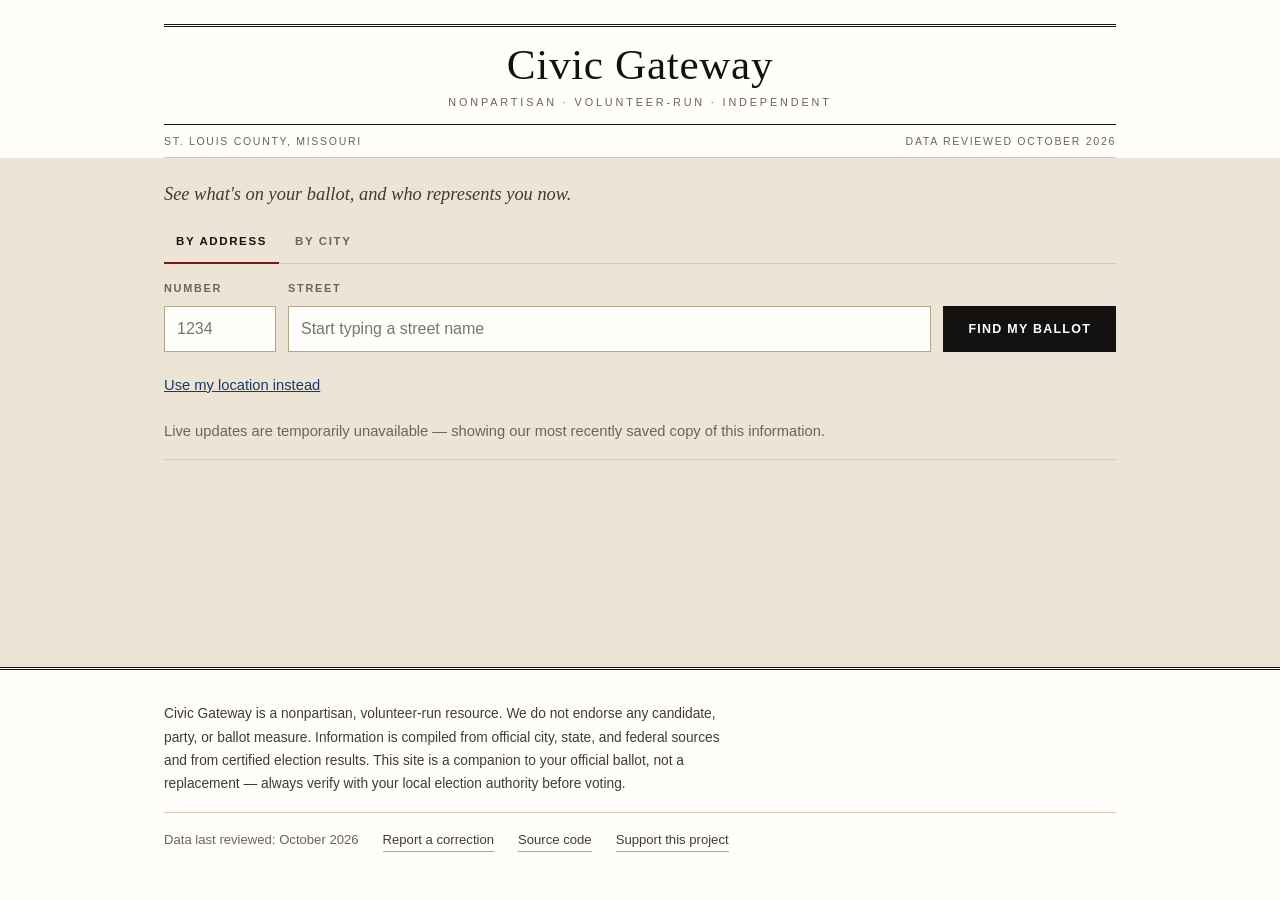
==== commit 742a44c1: "Get voters to their ballot with half the scrolling On a phone the first race started 1,786px down th" ====
--- a/index.html
+++ b/index.html
@@ -11,7 +11,7 @@
 <meta property="og:url" content="https://civicgateway.org/">
 <meta name="twitter:card" content="summary">
 <link rel="icon" href="data:image/svg+xml,%3Csvg xmlns='http://www.w3.org/2000/svg' viewBox='0 0 40 40'%3E%3Crect width='40' height='40' rx='7' fill='%2316202f'/%3E%3Cpath d='M7 34C7 15 12.5 8 20 8s13 7 13 26' fill='none' stroke='%23fff' stroke-width='2.8' stroke-linecap='round'/%3E%3C/svg%3E">
-<link rel="stylesheet" href="assets/styles.css?v=29">
+<link rel="stylesheet" href="assets/styles.css?v=32">
 </head>
 <body>
 
@@ -32,8 +32,7 @@
 
 <main>
   <div class="intro" id="intro">
-    <h1>What's on your ballot?</h1>
-    <p>And who represents you right now.</p>
+    <h1>See what's on your ballot, and who represents you now.</h1>
   </div>
 
   <div class="card" id="pickerCard">
@@ -118,7 +117,7 @@
     fallbackDataUrl: "assets/fallback-data.json",
   };
 </script>
-<script type="module" src="assets/app.js?v=29"></script>
+<script type="module" src="assets/app.js?v=32"></script>
 
 </body>
 </html>
--- a/assets/styles.css
+++ b/assets/styles.css
@@ -90,7 +90,7 @@
 .masthead {
   border-top: 3px double var(--ink);
   border-bottom: 1px solid var(--ink);
-  padding: var(--s5) 0 var(--s4);
+  padding: var(--s4) 0 var(--s3);
   text-align: center;
 }
 .brand { display: block; text-decoration: none; color: inherit; }
@@ -105,7 +105,7 @@
 }
 .brand-tag {
   display: block;
-  margin-top: var(--s3);
+  margin-top: var(--s2);
   font-size: .68rem;
   font-weight: 500;
   letter-spacing: .26em;
@@ -132,29 +132,23 @@
   width: 100%;
   max-width: var(--shell);
   margin: 0 auto;
-  padding: var(--s7) var(--s5) var(--s8);
-}
-
-.intro { max-width: var(--measure); margin-bottom: var(--s5); }
+  padding: var(--s5) var(--s5) var(--s8);
+}
+
+/* One quiet line, not a headline: the picker below it is the point. */
+.intro { max-width: var(--measure); margin-bottom: var(--s3); }
 .intro h1 {
   font-family: var(--font-display);
-  font-size: clamp(1.9rem, 1.3rem + 2vw, 2.5rem);
+  font-size: 1.15rem;
   font-weight: 400;
-  line-height: 1.14;
-  letter-spacing: -0.01em;
-  color: var(--ink);
-  margin-bottom: var(--s3);
+  font-style: italic;
+  line-height: 1.4;
+  color: var(--ink-2);
   text-wrap: balance;
 }
-.intro p {
-  color: var(--ink-3);
-  font-family: var(--font-display);
-  font-size: 1.16rem;
-  font-style: italic;
-}
-
-.card { margin-bottom: var(--s6); }
-#pickerCard { border-bottom: 1px solid var(--rule); padding-bottom: var(--s5); }
+
+.card { margin-bottom: var(--s5); }
+#pickerCard { border-bottom: 1px solid var(--rule); padding-bottom: var(--s4); }
 
 /* ---------- Picker ---------- */
 
@@ -234,6 +228,14 @@
   color: var(--ink);
 }
 .jurisdiction-header .county { color: var(--ink-3); font-size: .92rem; }
+.change-place { margin-left: auto; font-size: .88rem; min-height: 36px; padding: 0; }
+
+.city-links-sec { margin-top: var(--s6); }
+.city-links-label {
+  display: block;
+  font-size: .68rem; font-weight: 700; letter-spacing: .2em; text-transform: uppercase;
+  color: var(--ink-3);
+}
 
 .city-links { display: flex; gap: var(--s2); flex-wrap: wrap; margin-top: var(--s3); }
 .link {
@@ -263,14 +265,14 @@
   background: var(--paper);
   border: 1px solid var(--rule);
   box-shadow: 0 1px 2px rgba(26, 24, 21, .05), 0 12px 28px -18px rgba(26, 24, 21, .35);
-  padding: var(--s6) var(--s6) var(--s5);
-  margin: var(--s5) 0 0;
+  padding: var(--s5) var(--s6) var(--s5);
+  margin: var(--s4) 0 0;
 }
 
 .ballot-head {
-  padding-bottom: var(--s4);
+  padding-bottom: var(--s3);
   border-bottom: 3px double var(--ink);
-  margin-bottom: var(--s4);
+  margin-bottom: var(--s3);
 }
 .ballot-head .kicker {
   font-size: .66rem; font-weight: 700; letter-spacing: .24em; text-transform: uppercase;
@@ -278,14 +280,19 @@
 }
 .ballot-head h3 {
   font-family: var(--font-display);
-  font-size: 1.7rem; font-weight: 400; letter-spacing: -0.005em;
-  color: var(--ink); margin: var(--s2) 0 2px;
+  font-size: 1.45rem; font-weight: 400; letter-spacing: -0.005em;
+  color: var(--ink); margin: var(--s1) 0 0;
+}
+.ballot-head h3 .when {
+  display: inline-block;
+  font-family: var(--font-ui); font-size: .92rem; color: var(--ink-2);
+  margin-left: var(--s2);
 }
 .ballot-head .when { color: var(--ink-2); font-size: .98rem; }
 
 .ballot-summary {
-  display: flex; align-items: baseline; gap: var(--s3) var(--s4); flex-wrap: wrap;
-  margin-bottom: var(--s4);
+  display: flex; align-items: baseline; gap: var(--s2) var(--s4); flex-wrap: wrap;
+  margin-bottom: var(--s3);
 }
 .ballot-count { font-size: .8rem; font-weight: 600; color: var(--ink-2); }
 .ballot-jumps { display: flex; gap: var(--s3); flex-wrap: wrap; margin-left: auto; }
@@ -299,7 +306,7 @@
   font-size: .86rem; color: var(--ink-2); line-height: 1.6;
   padding-left: var(--s3);
   border-left: 2px solid var(--rule);
-  margin-bottom: var(--s5);
+  margin-top: var(--s4);
 }
 .accuracy-note strong { color: var(--ink); font-weight: 600; }
 .note-status { display: block; margin-top: var(--s2); color: var(--ink-3); font-size: .82rem; }
@@ -546,8 +553,8 @@
    business. Quiet until used, then it states plainly what was hidden. */
 
 .addr-tool {
-  margin: var(--s4) 0 0;
-  padding: var(--s4);
+  margin: var(--s3) 0 0;
+  padding: var(--s3) var(--s4);
   background: var(--paper-2);
   border: 1px solid var(--rule);
 }
@@ -556,7 +563,7 @@
   max-width: var(--measure);
 }
 .addr-prompt strong { color: var(--ink); font-weight: 600; }
-.addr-row { display: flex; flex-wrap: wrap; gap: var(--s2); margin-top: var(--s3); }
+.addr-row { display: flex; flex-wrap: wrap; gap: var(--s2); margin-top: var(--s2); }
 .addr-row button {
   min-height: 44px; padding: 0 var(--s4);
   font-family: var(--font-ui); font-size: .78rem; font-weight: 700;
@@ -566,6 +573,13 @@
 }
 .addr-row button.secondary { color: var(--ink); background: var(--surface); border-color: var(--rule-strong); }
 .addr-row button:hover { background: var(--accent); border-color: var(--accent); color: #fff; }
+.addr-row { align-items: center; }
+.addr-row button.linkish {
+  min-height: 44px; padding: 0 var(--s2);
+  font-size: .92rem; font-weight: 400; letter-spacing: 0; text-transform: none;
+  color: var(--link); background: none; border: 0;
+}
+.addr-row button.linkish:hover { color: var(--accent); background: none; }
 
 .addr-msg { margin-top: var(--s3); font-size: .9rem; color: var(--ink-3); }
 .addr-msg.warn { color: var(--accent); }
@@ -636,22 +650,25 @@
    The banner is the one place on the page allowed to be loud. It appears only
    inside three weeks of a deadline, so it stays rare enough to mean something. */
 
+/* Flowing text rather than a flex row: on a phone a row of three items
+   became three stacked lines. */
 .deadline-banner {
-  display: flex; align-items: baseline; gap: var(--s3); flex-wrap: wrap;
-  margin: var(--s5) 0 0;
-  padding: var(--s3) var(--s4);
+  display: block; line-height: 1.5;
+  margin: var(--s3) 0 0;
+  padding: var(--s2) var(--s3);
   background: var(--accent-soft);
   border: 1px solid var(--rule-strong);
   border-left: 3px solid var(--accent);
 }
 .deadline-when {
+  margin-right: var(--s2);
   font-family: var(--font-ui);
   font-size: .68rem; font-weight: 700; letter-spacing: .16em; text-transform: uppercase;
   color: var(--accent); white-space: nowrap;
 }
 .deadline-what { color: var(--ink-2); font-size: .95rem; }
 .deadline-what strong { color: var(--ink); font-weight: 600; }
-.deadline-link { margin-left: auto; font-size: .9rem; white-space: nowrap; }
+.deadline-link { margin-left: var(--s2); font-size: .9rem; white-space: nowrap; }
 
 .vote-panel { margin-top: var(--s6); }
 
@@ -696,6 +713,21 @@
   display: flex; flex-wrap: wrap; gap: var(--s4);
   margin-top: var(--s3); font-size: .92rem;
 }
+/* The county's own lookups: where to vote early, where to vote on the day,
+   and the official sample ballot. The three things a voter most needs that
+   only the election authority can answer for their exact address. */
+.vote-lookups {
+  display: flex; flex-wrap: wrap; align-items: baseline; gap: var(--s2) var(--s4);
+  margin-top: var(--s4); padding: var(--s3) var(--s4);
+  background: var(--paper-2); border-left: 2px solid var(--accent);
+  font-size: .95rem;
+}
+.vote-lookups-from {
+  flex-basis: 100%;
+  font-size: .68rem; font-weight: 700; letter-spacing: .12em; text-transform: uppercase;
+  color: var(--ink-3);
+}
+.vote-lookups a { font-weight: 600; }
 
 @media (max-width: 560px) {
   .vote-date { grid-template-columns: 1fr auto; }
@@ -981,6 +1013,173 @@
   .hero-av { width: 50px; height: 50px; font-size: 1rem; }
 }
 
+/* ---------- Walk me through my ballot ----------
+   One race per screen. Big touch targets, nothing preselected, and every
+   choice presented the same way. */
+
+.walk-cta {
+  display: inline-flex; align-items: center; min-height: 44px;
+  margin-top: var(--s3); padding: 0 var(--s4);
+  font-size: .78rem; font-weight: 700; letter-spacing: .1em; text-transform: uppercase;
+  color: var(--surface); background: var(--ink); text-decoration: none;
+  border: 1px solid var(--ink);
+}
+.walk-cta:hover, .walk-cta:focus-visible { background: var(--accent); border-color: var(--accent); }
+
+.walk-sheet h1 {
+  font-family: var(--font-display);
+  font-size: clamp(1.6rem, 1.2rem + 1.4vw, 2.1rem);
+  font-weight: 400; line-height: 1.15; color: var(--ink);
+  margin: var(--s2) 0 var(--s2);
+}
+.walk-kicker {
+  font-size: .66rem; font-weight: 700; letter-spacing: .2em; text-transform: uppercase;
+  color: var(--accent);
+}
+.walk-lead { color: var(--ink-2); line-height: 1.65; max-width: var(--measure); margin-bottom: var(--s4); }
+.walk-points { margin: 0 0 var(--s5) var(--s5); color: var(--ink-2); line-height: 1.7; }
+.walk-meta { color: var(--ink-3); font-size: .9rem; margin-bottom: var(--s3); }
+.walk-desc { color: var(--ink-2); line-height: 1.6; margin-bottom: var(--s4); max-width: var(--measure); }
+.walk-how { color: var(--ink-2); font-size: .92rem; margin: var(--s3) 0; }
+.walk-official {
+  font-size: .98rem; line-height: 1.6; color: var(--ink);
+  border-left: 3px solid var(--accent); padding: var(--s2) 0 var(--s2) var(--s4);
+  margin: var(--s3) 0;
+}
+
+.walk-progress { margin-bottom: var(--s5); }
+.walk-progress-text {
+  display: flex; justify-content: space-between; gap: var(--s3);
+  font-size: .72rem; font-weight: 700; letter-spacing: .12em; text-transform: uppercase;
+  color: var(--ink-3); margin-bottom: var(--s2);
+}
+.walk-bar { height: 6px; background: var(--paper-2); border: 1px solid var(--rule); }
+.walk-bar span { display: block; height: 100%; background: var(--ink); }
+
+.walk-options { border: 0; margin: var(--s4) 0; }
+.walk-options legend {
+  font-size: .72rem; font-weight: 700; letter-spacing: .12em; text-transform: uppercase;
+  color: var(--ink-3); margin-bottom: var(--s2);
+}
+.walk-option {
+  display: flex; align-items: center; gap: var(--s3);
+  min-height: 56px; padding: var(--s3) var(--s4);
+  border: 1px solid var(--rule-strong); background: var(--surface);
+  margin-bottom: var(--s2); cursor: pointer;
+}
+.walk-option:has(input:checked) { border-color: var(--ink); box-shadow: inset 4px 0 0 var(--ink); background: var(--paper-2); }
+.walk-option input[type="radio"], .walk-option input[type="checkbox"] { width: 20px; height: 20px; flex: none; accent-color: var(--ink); }
+.walk-option-body { flex: 1; min-width: 0; display: flex; flex-direction: column; }
+.walk-option-name { font-weight: 600; color: var(--ink); }
+.walk-option-meta { font-size: .86rem; color: var(--ink-3); }
+.walk-option-more { flex: none; font-size: .86rem; white-space: nowrap; }
+.walk-writein-text {
+  margin-top: var(--s2); width: 100%; max-width: 360px; min-height: 40px;
+  font: inherit; padding: 0 var(--s2); border: 1px solid var(--rule-strong); background: var(--surface);
+}
+.walk-limit { color: var(--accent); font-size: .9rem; }
+.walk-clear { font-size: .86rem; }
+
+.walk-yn { display: flex; flex-wrap: wrap; align-items: center; gap: var(--s2); }
+.walk-yn-opt {
+  display: inline-flex; align-items: center; gap: var(--s2);
+  min-height: 44px; padding: 0 var(--s4);
+  border: 1px solid var(--rule-strong); background: var(--surface); cursor: pointer; font-weight: 600;
+}
+.walk-yn-opt:has(input:checked) { border-color: var(--ink); background: var(--paper-2); box-shadow: inset 0 -3px 0 var(--ink); }
+.walk-yn-opt input { width: 18px; height: 18px; accent-color: var(--ink); }
+
+.walk-ask {
+  background: var(--paper-2); border-left: 3px solid var(--accent);
+  padding: var(--s4); margin: var(--s4) 0;
+}
+.walk-ask p { margin-bottom: var(--s3); line-height: 1.6; }
+
+.walk-links { margin: var(--s5) 0 0; }
+.walk-links h3 {
+  font-size: .68rem; font-weight: 700; letter-spacing: .2em; text-transform: uppercase;
+  color: var(--ink-3); padding-bottom: var(--s2); border-bottom: 1px solid var(--rule);
+}
+.walk-racepage { display: inline-block; margin-top: var(--s3); font-size: .92rem; }
+
+.walk-court {
+  font-size: .72rem; font-weight: 700; letter-spacing: .12em; text-transform: uppercase;
+  color: var(--ink-3); margin: var(--s5) 0 var(--s2);
+}
+.walk-judges { list-style: none; }
+.walk-judge {
+  display: flex; flex-wrap: wrap; align-items: center; justify-content: space-between; gap: var(--s2) var(--s4);
+  padding: var(--s3) 0; border-bottom: 1px dotted var(--rule-strong);
+}
+.walk-judge-name { font-weight: 600; }
+
+.walk-nav { display: flex; flex-wrap: wrap; gap: var(--s3); margin-top: var(--s6); }
+.walk-btn {
+  display: inline-flex; align-items: center; justify-content: center;
+  min-height: 48px; padding: 0 var(--s5);
+  font-family: var(--font-ui); font-size: .8rem; font-weight: 700; letter-spacing: .1em; text-transform: uppercase;
+  color: var(--ink); background: var(--surface); border: 1px solid var(--rule-strong);
+  text-decoration: none; cursor: pointer;
+}
+.walk-btn.primary { color: var(--surface); background: var(--ink); border-color: var(--ink); }
+.walk-btn:hover, .walk-btn:focus-visible { border-color: var(--accent); }
+.walk-btn.primary:hover, .walk-btn.primary:focus-visible { background: var(--accent); }
+
+.walk-remember {
+  display: flex; gap: var(--s3); align-items: flex-start;
+  margin-top: var(--s5); padding: var(--s3) var(--s4);
+  border: 1px solid var(--rule); background: var(--paper-2);
+  font-size: .9rem; color: var(--ink-2); cursor: pointer;
+}
+.walk-remember input { width: 20px; height: 20px; margin-top: 2px; flex: none; accent-color: var(--ink); }
+.walk-privacy { margin-top: var(--s4); font-size: .86rem; color: var(--ink-3); line-height: 1.6; }
+
+.walk-review-section {
+  font-size: .68rem; font-weight: 700; letter-spacing: .2em; text-transform: uppercase;
+  color: var(--accent); margin: var(--s5) 0 var(--s2);
+}
+.walk-review-step {
+  display: grid; grid-template-columns: 1fr auto; gap: var(--s4); align-items: start;
+  padding: var(--s3) 0; border-bottom: 1px solid var(--rule);
+}
+.walk-review-row { display: flex; flex-wrap: wrap; gap: 2px var(--s4); padding: 2px 0; }
+.walk-review-race { flex: 1 1 240px; color: var(--ink-2); }
+.walk-review-pick { flex: 1 1 200px; font-weight: 700; color: var(--ink); }
+.walk-review-pick.none { font-weight: 400; color: var(--ink-4); font-style: italic; }
+.walk-change { font-size: .88rem; white-space: nowrap; }
+.walk-print-head, .walk-print-foot { display: none; }
+.walk-review .walk-print-foot { display: block; margin-top: var(--s5); font-size: .9rem; color: var(--ink-2); }
+.walk-review .walk-print-foot p { margin-bottom: var(--s2); }
+
+.resume-note {
+  display: flex; flex-wrap: wrap; align-items: center; gap: var(--s2) var(--s4);
+  max-width: 760px; margin: 0 auto; padding: var(--s4);
+  background: var(--paper-2); border-left: 3px solid var(--accent); font-size: .95rem;
+}
+
+@media (max-width: 560px) {
+  .ballot-head h3 .when { display: block; margin-left: 0; margin-top: 2px; }
+  .walk-nav .walk-btn { flex: 1 1 100%; }
+  .walk-option { padding: var(--s3); }
+}
+
+/* Printing the review gives one plain page of notes. It must never look like
+   an official ballot, so it says so at the top and carries no ballot styling. */
+@media print {
+  body { background: #fff; }
+  .site-header, .site-footer, #intro, #pickerCard, .backlink,
+  .walk-nav, .walk-change, .walk-remember, .walk-privacy, .walk-no-print { display: none !important; }
+  .detail-sheet { box-shadow: none; border: 0; padding: 0; max-width: none; }
+  .walk-review .walk-print-head {
+    display: block; border: 2px solid #000; padding: 8px 12px; margin-bottom: 16px;
+  }
+  .walk-print-head strong { display: block; font-size: 1.1rem; }
+  .walk-print-head span { font-size: .85rem; }
+  .walk-review-step { break-inside: avoid; padding: 6px 0; }
+  .walk-review-section { color: #000; }
+  a { color: #000; text-decoration: none; }
+}
+
 @media (prefers-reduced-motion: reduce) {
   html { scroll-behavior: auto; }
   .spinner { animation-duration: 1.5s; }
